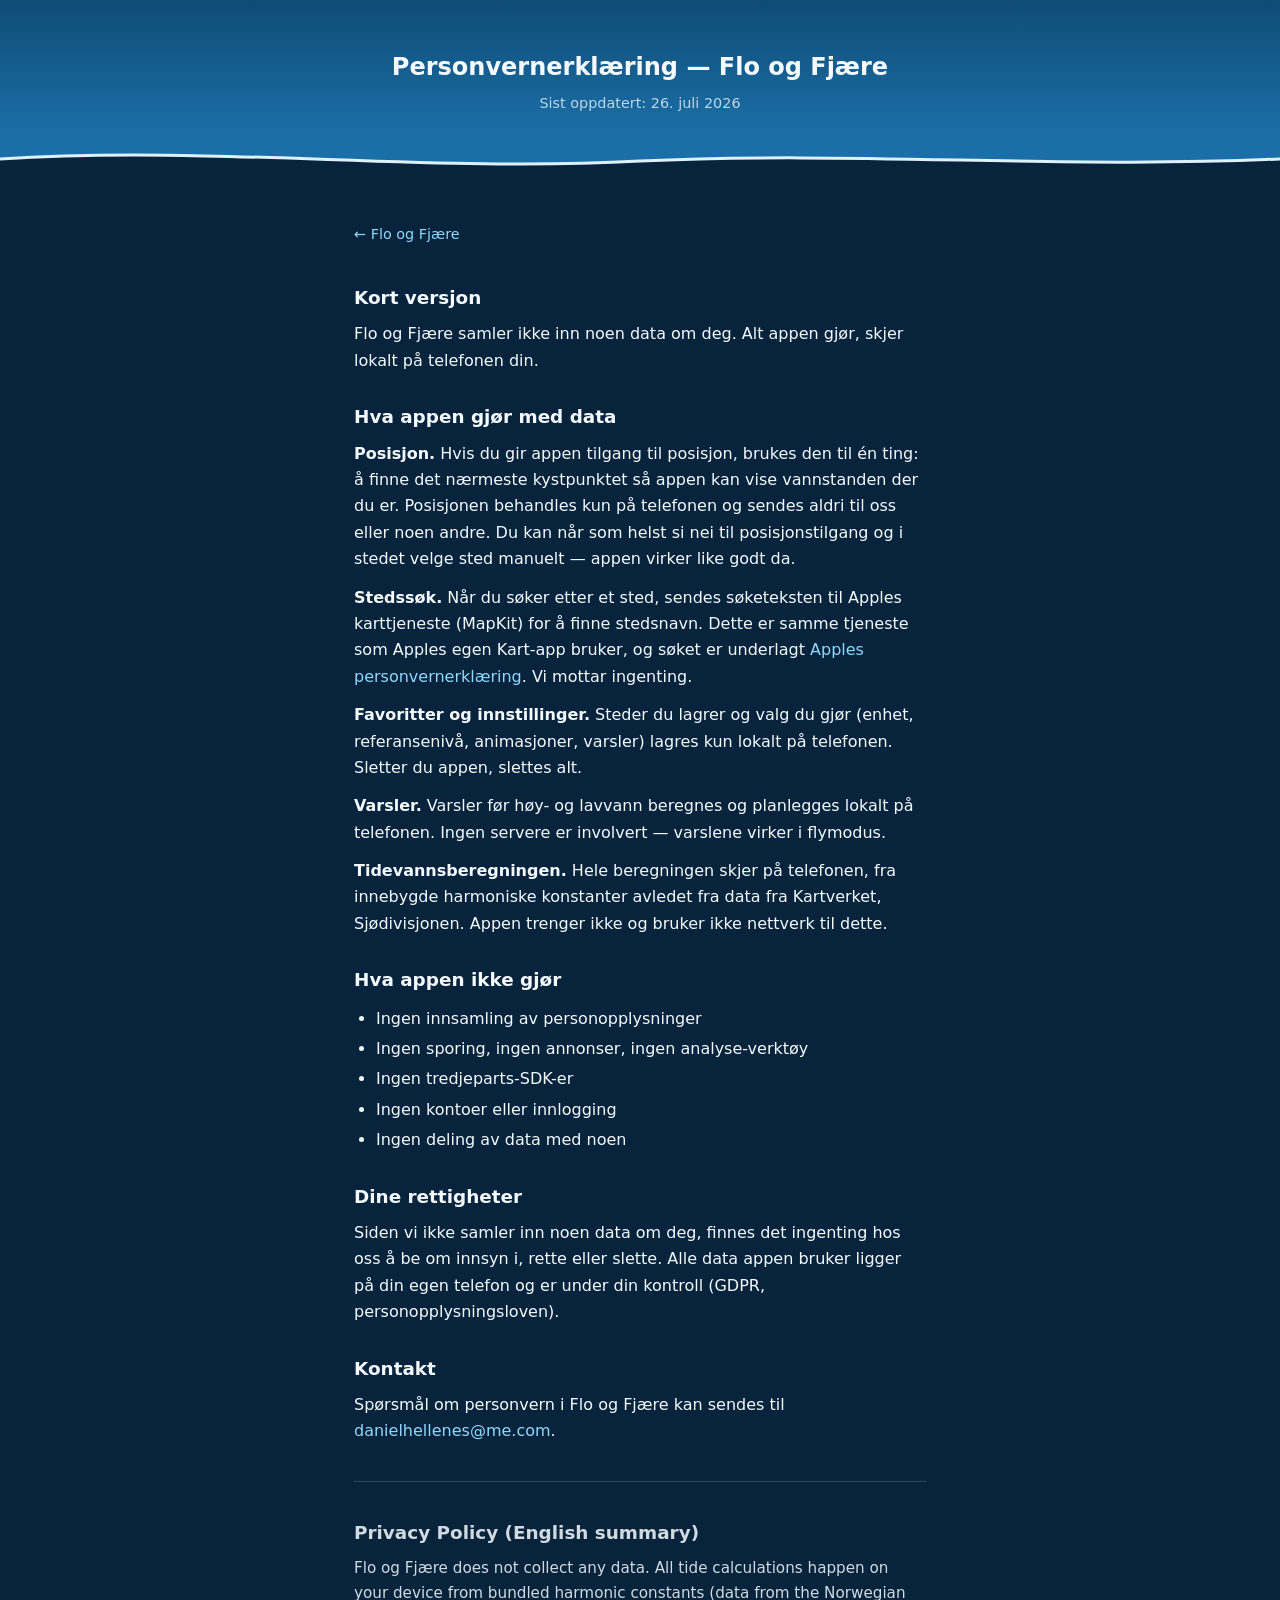
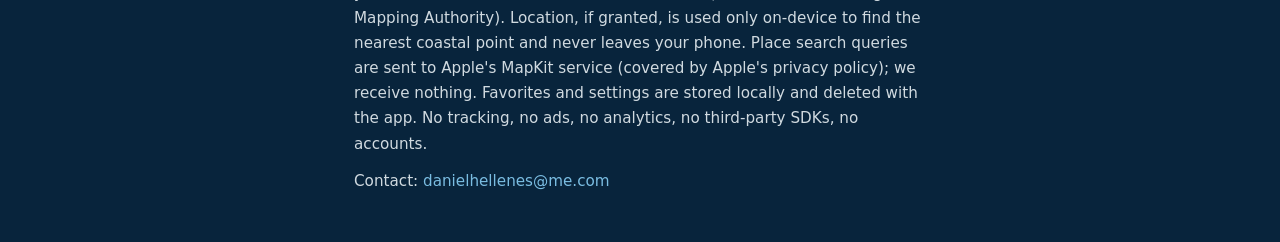
==== personvern/index.html @ 0ed23dc4 "Flo og Fjære – nettside: support og personvern" ====
<!DOCTYPE html>
<html lang="nb">
<head>
<meta charset="utf-8">
<meta name="viewport" content="width=device-width, initial-scale=1">
<title>Personvern — Flo og Fjære</title>
<link rel="icon" href="../ikon.png">
<style>
  * { margin: 0; padding: 0; box-sizing: border-box; }
  body {
    font-family: -apple-system, system-ui, "Segoe UI", Roboto, sans-serif;
    background: #08243C; color: #F4FAFD; line-height: 1.65;
  }
  header {
    background: linear-gradient(#0F4C75, #1B6FA8);
    padding: 48px 24px 20px; text-align: center;
  }
  header h1 { font-size: 1.5rem; font-weight: 700; }
  header p { opacity: .75; font-size: .9rem; margin-top: 4px; }
  .boelge { display: block; width: 100%; height: 50px; }
  .havtopp { background: linear-gradient(#1B6FA8, #1B6FA8); }
  main { max-width: 620px; margin: 0 auto; padding: 36px 24px 48px; }
  h2 { font-size: 1.15rem; margin: 28px 0 8px; }
  p + p { margin-top: 12px; }
  ul { margin: 10px 0 10px 22px; }
  li { margin-top: 4px; }
  a { color: #8FD8FF; text-decoration: none; }
  a:hover { text-decoration: underline; }
  .tilbake { display: inline-block; margin-bottom: 8px; font-size: .9rem; }
  hr { border: none; border-top: 1px solid rgba(244,250,253,.15); margin: 36px 0; }
  .en { opacity: .85; font-size: .95rem; }
</style>
</head>
<body>
<header>
  <h1>Personvernerklæring — Flo og Fjære</h1>
  <p>Sist oppdatert: 26. juli 2026</p>
</header>
<svg class="boelge" viewBox="0 0 1200 50" preserveAspectRatio="none" aria-hidden="true" style="background:#1B6FA8">
  <path d="M0,24 C200,10 400,38 600,26 C800,16 1000,34 1200,24 L1200,50 L0,50 Z" fill="#08243C"/>
  <path d="M0,24 C200,10 400,38 600,26 C800,16 1000,34 1200,24" fill="none" stroke="#DDF1FA" stroke-width="3" stroke-linecap="round"/>
</svg>
<main>
  <a class="tilbake" href="../">← Flo og Fjære</a>

  <h2>Kort versjon</h2>
  <p>Flo og Fjære samler ikke inn noen data om deg. Alt appen gjør,
  skjer lokalt på telefonen din.</p>

  <h2>Hva appen gjør med data</h2>
  <p><strong>Posisjon.</strong> Hvis du gir appen tilgang til posisjon,
  brukes den til én ting: å finne det nærmeste kystpunktet så appen kan
  vise vannstanden der du er. Posisjonen behandles kun på telefonen og
  sendes aldri til oss eller noen andre. Du kan når som helst si nei
  til posisjonstilgang og i stedet velge sted manuelt — appen virker
  like godt da.</p>
  <p><strong>Stedssøk.</strong> Når du søker etter et sted, sendes
  søketeksten til Apples karttjeneste (MapKit) for å finne stedsnavn.
  Dette er samme tjeneste som Apples egen Kart-app bruker, og søket er
  underlagt <a href="https://www.apple.com/legal/privacy/">Apples
  personvernerklæring</a>. Vi mottar ingenting.</p>
  <p><strong>Favoritter og innstillinger.</strong> Steder du lagrer og
  valg du gjør (enhet, referansenivå, animasjoner, varsler) lagres kun
  lokalt på telefonen. Sletter du appen, slettes alt.</p>
  <p><strong>Varsler.</strong> Varsler før høy- og lavvann beregnes og
  planlegges lokalt på telefonen. Ingen servere er involvert — varslene
  virker i flymodus.</p>
  <p><strong>Tidevannsberegningen.</strong> Hele beregningen skjer på
  telefonen, fra innebygde harmoniske konstanter avledet fra data fra
  Kartverket, Sjødivisjonen. Appen trenger ikke og bruker ikke nettverk
  til dette.</p>

  <h2>Hva appen ikke gjør</h2>
  <ul>
    <li>Ingen innsamling av personopplysninger</li>
    <li>Ingen sporing, ingen annonser, ingen analyse-verktøy</li>
    <li>Ingen tredjeparts-SDK-er</li>
    <li>Ingen kontoer eller innlogging</li>
    <li>Ingen deling av data med noen</li>
  </ul>

  <h2>Dine rettigheter</h2>
  <p>Siden vi ikke samler inn noen data om deg, finnes det ingenting
  hos oss å be om innsyn i, rette eller slette. Alle data appen bruker
  ligger på din egen telefon og er under din kontroll (GDPR,
  personopplysningsloven).</p>

  <h2>Kontakt</h2>
  <p>Spørsmål om personvern i Flo og Fjære kan sendes til
  <a href="mailto:danielhellenes@me.com">danielhellenes@me.com</a>.</p>

  <hr>

  <div class="en">
    <h2>Privacy Policy (English summary)</h2>
    <p>Flo og Fjære does not collect any data. All tide calculations
    happen on your device from bundled harmonic constants (data from
    the Norwegian Mapping Authority). Location, if granted, is used
    only on-device to find the nearest coastal point and never leaves
    your phone. Place search queries are sent to Apple's MapKit service
    (covered by Apple's privacy policy); we receive nothing. Favorites
    and settings are stored locally and deleted with the app. No
    tracking, no ads, no analytics, no third-party SDKs, no accounts.</p>
    <p>Contact: <a href="mailto:danielhellenes@me.com">danielhellenes@me.com</a></p>
  </div>
</main>
</body>
</html>
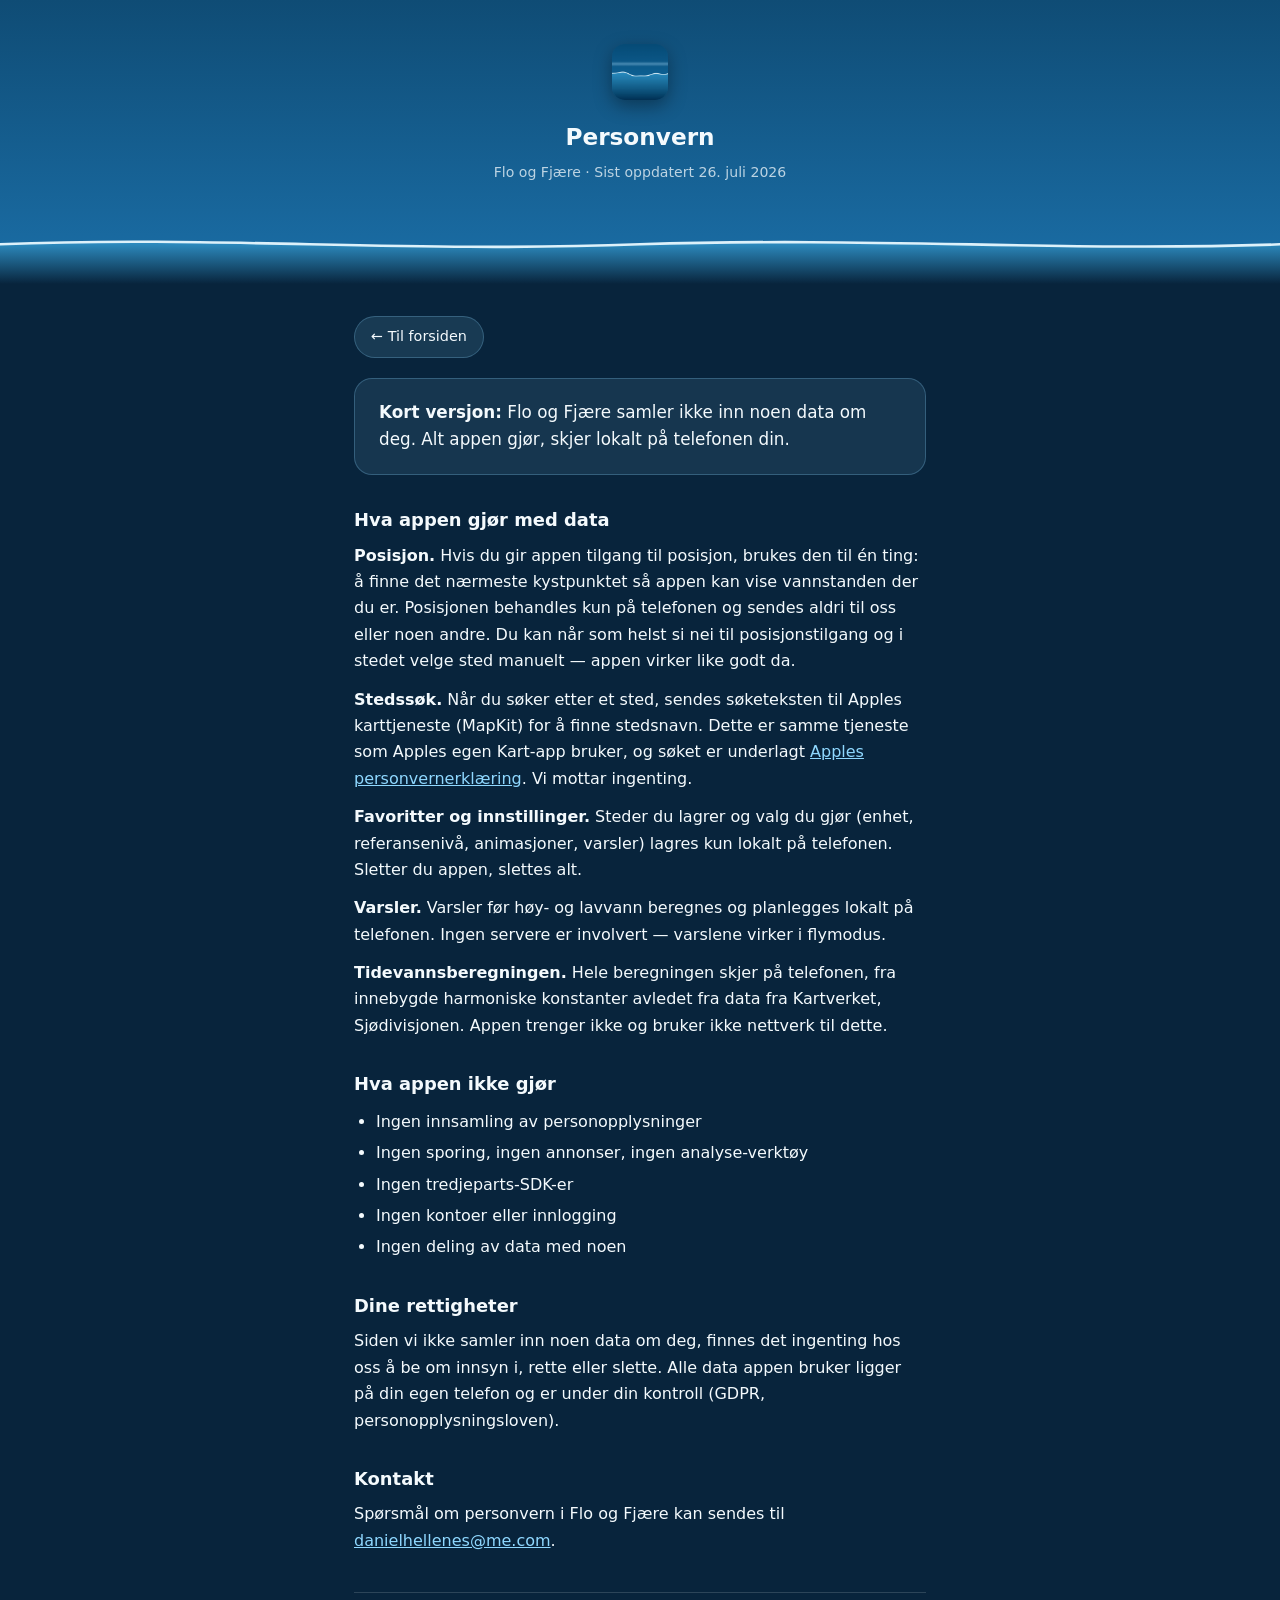
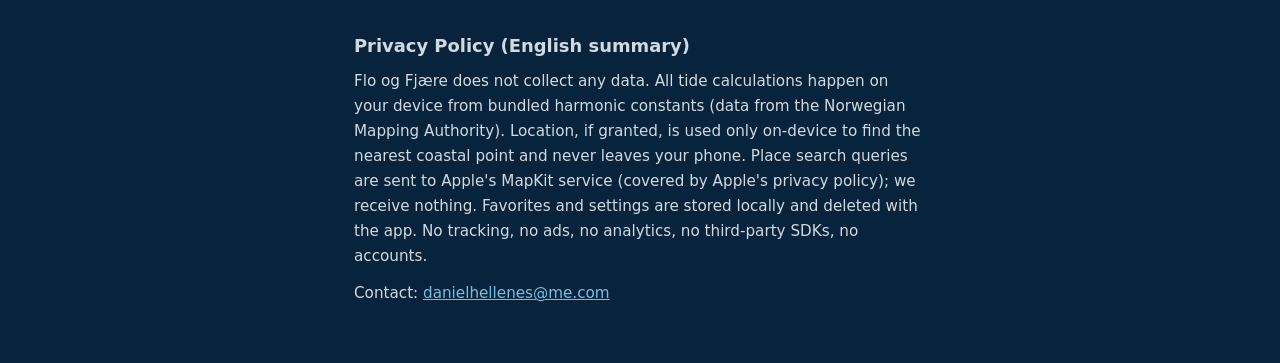
==== commit 796cbd31: "Nytt design: levende sjø i heroen, funksjonskort, sømløse bølgeloops" ====
--- a/personvern/index.html
+++ b/personvern/index.html
@@ -7,45 +7,89 @@
 <link rel="icon" href="../ikon.png">
 <style>
   * { margin: 0; padding: 0; box-sizing: border-box; }
+  :root {
+    --sky-top: #0F4C75; --sky-bottom: #1B6FA8;
+    --crest: #DDF1FA; --accent: #8FD8FF;
+    --text: #F4FAFD; --deep: #08243C;
+  }
   body {
     font-family: -apple-system, system-ui, "Segoe UI", Roboto, sans-serif;
-    background: #08243C; color: #F4FAFD; line-height: 1.65;
+    background: var(--deep); color: var(--text); line-height: 1.65;
   }
-  header {
-    background: linear-gradient(#0F4C75, #1B6FA8);
-    padding: 48px 24px 20px; text-align: center;
+  .hero {
+    position: relative; overflow: hidden; min-height: 240px;
+    background: linear-gradient(var(--sky-top), var(--sky-bottom));
+    text-align: center;
   }
-  header h1 { font-size: 1.5rem; font-weight: 700; }
-  header p { opacity: .75; font-size: .9rem; margin-top: 4px; }
-  .boelge { display: block; width: 100%; height: 50px; }
-  .havtopp { background: linear-gradient(#1B6FA8, #1B6FA8); }
-  main { max-width: 620px; margin: 0 auto; padding: 36px 24px 48px; }
-  h2 { font-size: 1.15rem; margin: 28px 0 8px; }
+  .hero-innhold { position: relative; z-index: 2; padding: 44px 24px 100px; }
+  .hero img { width: 56px; height: 56px; border-radius: 13px;
+              box-shadow: 0 6px 18px rgba(0,0,0,.35); }
+  h1 { font-size: 1.45rem; font-weight: 800; margin-top: 10px; }
+  .dato { opacity: .75; font-size: .88rem; margin-top: 4px; }
+  .sjo { position: absolute; left: 0; right: 0; bottom: 0; height: 64px;
+         z-index: 1; overflow: hidden; }
+  .sjo svg { position: absolute; bottom: 0; left: 0; width: 200%;
+             height: 100%; display: block;
+             animation: driv 18s linear infinite; }
+  @keyframes driv { from { transform: translateX(0); }
+                    to { transform: translateX(-50%); } }
+  @media (prefers-reduced-motion: reduce) { .sjo svg { animation: none; } }
+
+  main { max-width: 620px; margin: 0 auto; padding: 32px 24px 56px; }
+  .tilbake {
+    display: inline-block; margin-bottom: 20px; padding: 8px 16px;
+    border-radius: 999px; font-size: .9rem; text-decoration: none;
+    color: var(--text); background: rgba(143,216,255,.12);
+    border: 1px solid rgba(143,216,255,.25);
+  }
+  .kortversjon {
+    padding: 20px 24px; border-radius: 18px; font-size: 1.05rem;
+    background: rgba(143,216,255,.10);
+    border: 1px solid rgba(143,216,255,.25);
+  }
+  h2 { font-size: 1.12rem; margin: 30px 0 8px; }
   p + p { margin-top: 12px; }
   ul { margin: 10px 0 10px 22px; }
-  li { margin-top: 4px; }
-  a { color: #8FD8FF; text-decoration: none; }
-  a:hover { text-decoration: underline; }
-  .tilbake { display: inline-block; margin-bottom: 8px; font-size: .9rem; }
-  hr { border: none; border-top: 1px solid rgba(244,250,253,.15); margin: 36px 0; }
+  li { margin-top: 5px; }
+  a { color: var(--accent); }
+  hr { border: none; border-top: 1px solid rgba(244,250,253,.15); margin: 38px 0; }
   .en { opacity: .85; font-size: .95rem; }
+  .en h2 { margin-top: 0; }
 </style>
 </head>
 <body>
-<header>
-  <h1>Personvernerklæring — Flo og Fjære</h1>
-  <p>Sist oppdatert: 26. juli 2026</p>
+
+<header class="hero">
+  <div class="hero-innhold">
+    <a href="../"><img src="../ikon.png" alt="Flo og Fjære-ikonet"></a>
+    <h1>Personvern</h1>
+    <p class="dato">Flo og Fjære · Sist oppdatert 26. juli 2026</p>
+  </div>
+  <div class="sjo" aria-hidden="true">
+    <svg viewBox="0 0 2400 100" preserveAspectRatio="none">
+      <defs>
+        <linearGradient id="vann" x1="0" y1="0" x2="0" y2="1">
+          <stop offset="0" stop-color="#2E8FC4"/>
+          <stop offset="1" stop-color="#08243C"/>
+        </linearGradient>
+      </defs>
+      <path d="M0,38 C200,24 380,52 600,38 C820,26 1000,50 1200,38
+               C1400,24 1580,52 1800,38 C2020,26 2200,50 2400,38
+               L2400,100 L0,100 Z" fill="url(#vann)"/>
+      <path d="M0,38 C200,24 380,52 600,38 C820,26 1000,50 1200,38
+               C1400,24 1580,52 1800,38 C2020,26 2200,50 2400,38"
+            fill="none" stroke="#DDF1FA" stroke-width="4" stroke-linecap="round"/>
+    </svg>
+  </div>
 </header>
-<svg class="boelge" viewBox="0 0 1200 50" preserveAspectRatio="none" aria-hidden="true" style="background:#1B6FA8">
-  <path d="M0,24 C200,10 400,38 600,26 C800,16 1000,34 1200,24 L1200,50 L0,50 Z" fill="#08243C"/>
-  <path d="M0,24 C200,10 400,38 600,26 C800,16 1000,34 1200,24" fill="none" stroke="#DDF1FA" stroke-width="3" stroke-linecap="round"/>
-</svg>
+
 <main>
-  <a class="tilbake" href="../">← Flo og Fjære</a>
+  <a class="tilbake" href="../">← Til forsiden</a>
 
-  <h2>Kort versjon</h2>
-  <p>Flo og Fjære samler ikke inn noen data om deg. Alt appen gjør,
-  skjer lokalt på telefonen din.</p>
+  <div class="kortversjon">
+    <strong>Kort versjon:</strong> Flo og Fjære samler ikke inn noen
+    data om deg. Alt appen gjør, skjer lokalt på telefonen din.
+  </div>
 
   <h2>Hva appen gjør med data</h2>
   <p><strong>Posisjon.</strong> Hvis du gir appen tilgang til posisjon,
@@ -104,5 +148,6 @@
     <p>Contact: <a href="mailto:danielhellenes@me.com">danielhellenes@me.com</a></p>
   </div>
 </main>
+
 </body>
 </html>
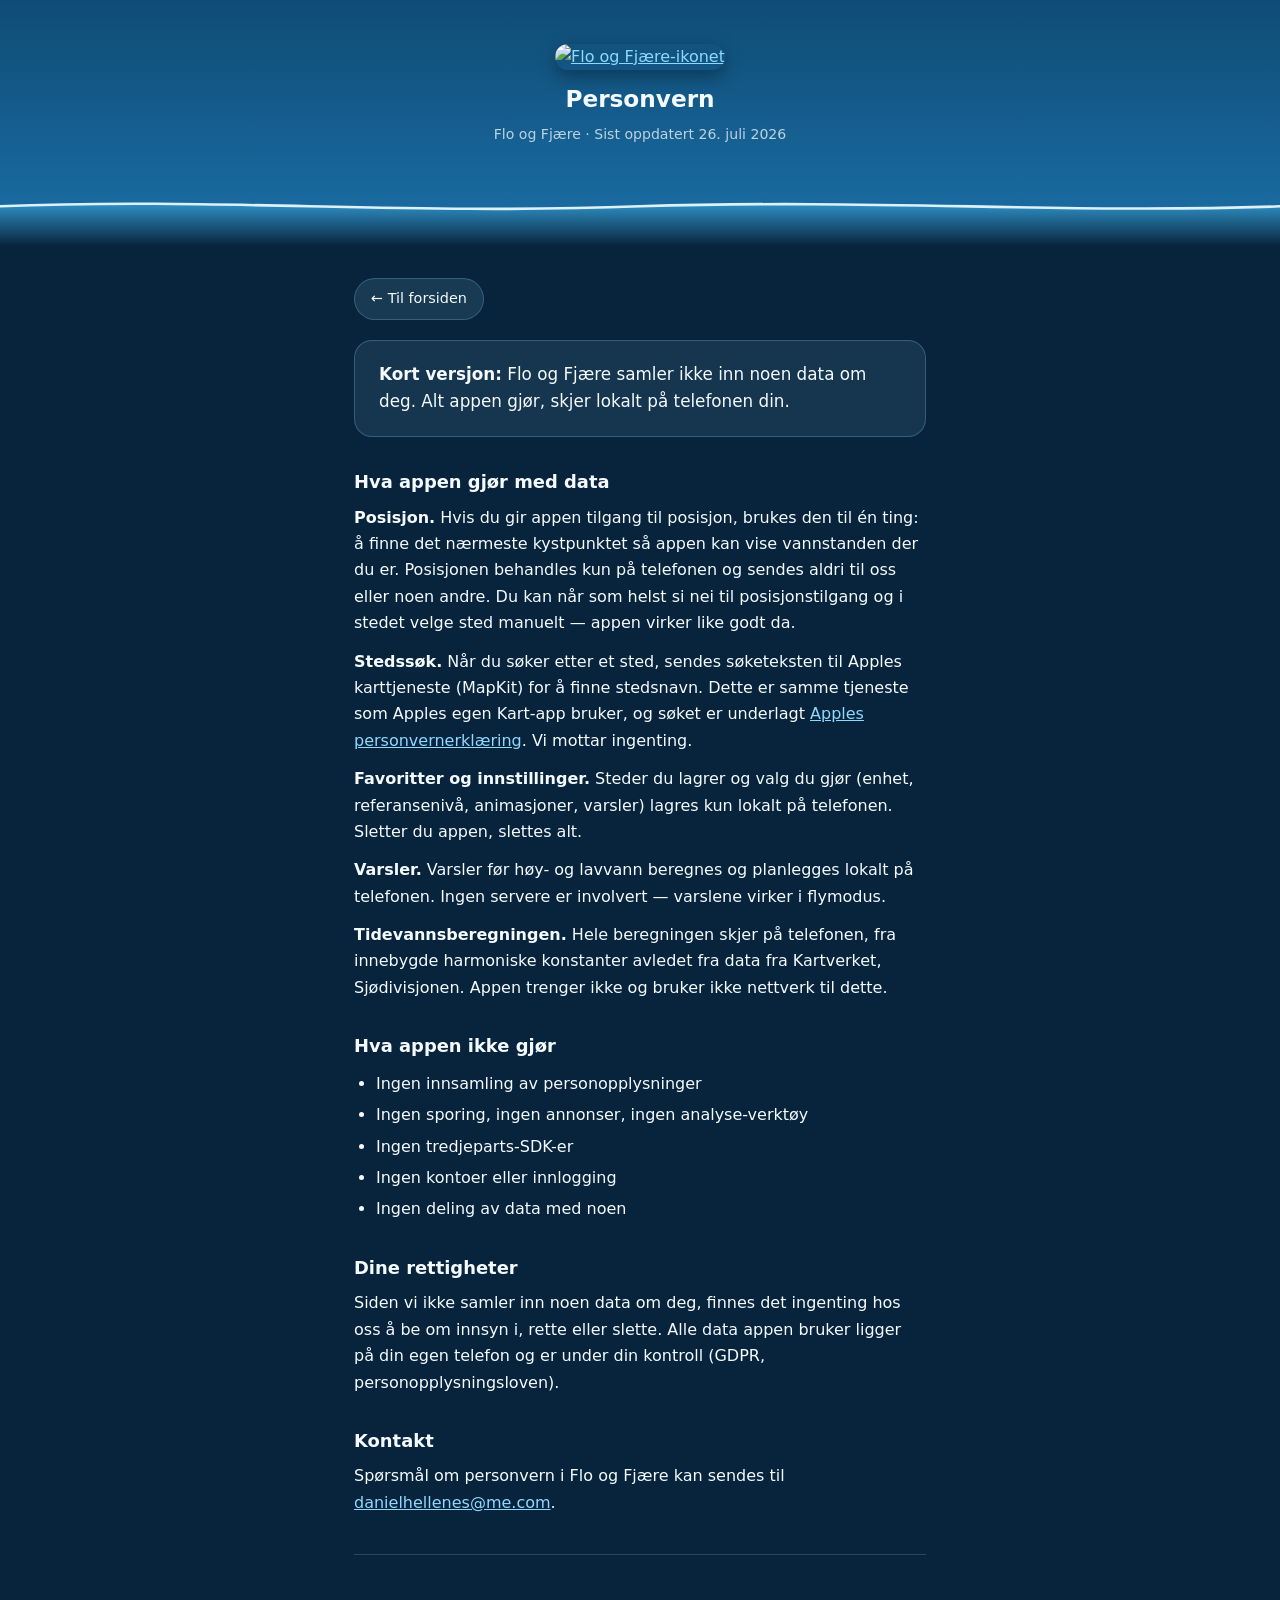
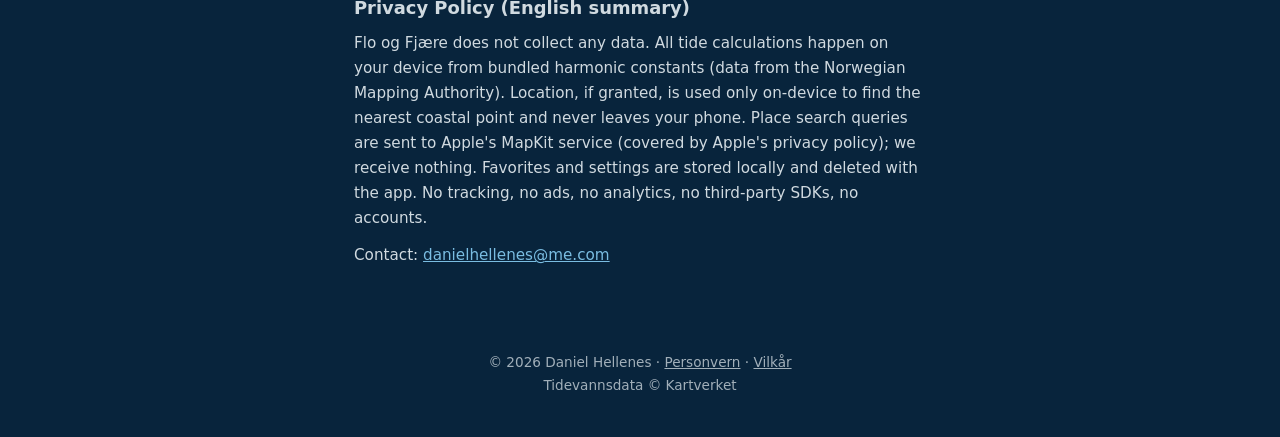
==== commit bb507d5b: "Vilkårssiden opp, forsiden utvidet, teknisk opprydding Ny side /vilkar/ (Daniels tekst ordrett, sist" ====
--- a/personvern/index.html
+++ b/personvern/index.html
@@ -4,7 +4,13 @@
 <meta charset="utf-8">
 <meta name="viewport" content="width=device-width, initial-scale=1">
 <title>Personvern — Flo og Fjære</title>
-<link rel="icon" href="../ikon.png">
+<meta name="description" content="Flo og Fjære samler ikke inn noen data. Alt beregnes lokalt på telefonen — personvernerklæringen for appen.">
+<meta property="og:title" content="Personvern — Flo og Fjære">
+<meta property="og:description" content="Flo og Fjære samler ikke inn noen data. Alt beregnes lokalt på telefonen — personvernerklæringen for appen.">
+<meta property="og:image" content="https://villholth.github.io/floogfjare/og-bilde.png">
+<meta property="og:url" content="https://villholth.github.io/floogfjare/personvern/">
+<link rel="icon" href="/floogfjare/ikon.png">
+<link rel="apple-touch-icon" href="/floogfjare/ikon.png">
 <style>
   * { margin: 0; padding: 0; box-sizing: border-box; }
   :root {
@@ -55,13 +61,18 @@
   hr { border: none; border-top: 1px solid rgba(244,250,253,.15); margin: 38px 0; }
   .en { opacity: .85; font-size: .95rem; }
   .en h2 { margin-top: 0; }
+  footer {
+    text-align: center; padding: 26px 24px 40px; font-size: .85rem;
+    opacity: .65; line-height: 1.7;
+  }
+  footer a { color: inherit; }
 </style>
 </head>
 <body>
 
 <header class="hero">
   <div class="hero-innhold">
-    <a href="../"><img src="../ikon.png" alt="Flo og Fjære-ikonet"></a>
+    <a href="/floogfjare/"><img src="/floogfjare/ikon.png" alt="Flo og Fjære-ikonet"></a>
     <h1>Personvern</h1>
     <p class="dato">Flo og Fjære · Sist oppdatert 26. juli 2026</p>
   </div>
@@ -84,7 +95,7 @@
 </header>
 
 <main>
-  <a class="tilbake" href="../">← Til forsiden</a>
+  <a class="tilbake" href="/floogfjare/">← Til forsiden</a>
 
   <div class="kortversjon">
     <strong>Kort versjon:</strong> Flo og Fjære samler ikke inn noen
@@ -149,5 +160,10 @@
   </div>
 </main>
 
+<footer>
+  © 2026 Daniel Hellenes · <a href="/floogfjare/personvern/">Personvern</a> · <a href="/floogfjare/vilkar/">Vilkår</a><br>
+  Tidevannsdata © Kartverket
+</footer>
+
 </body>
 </html>
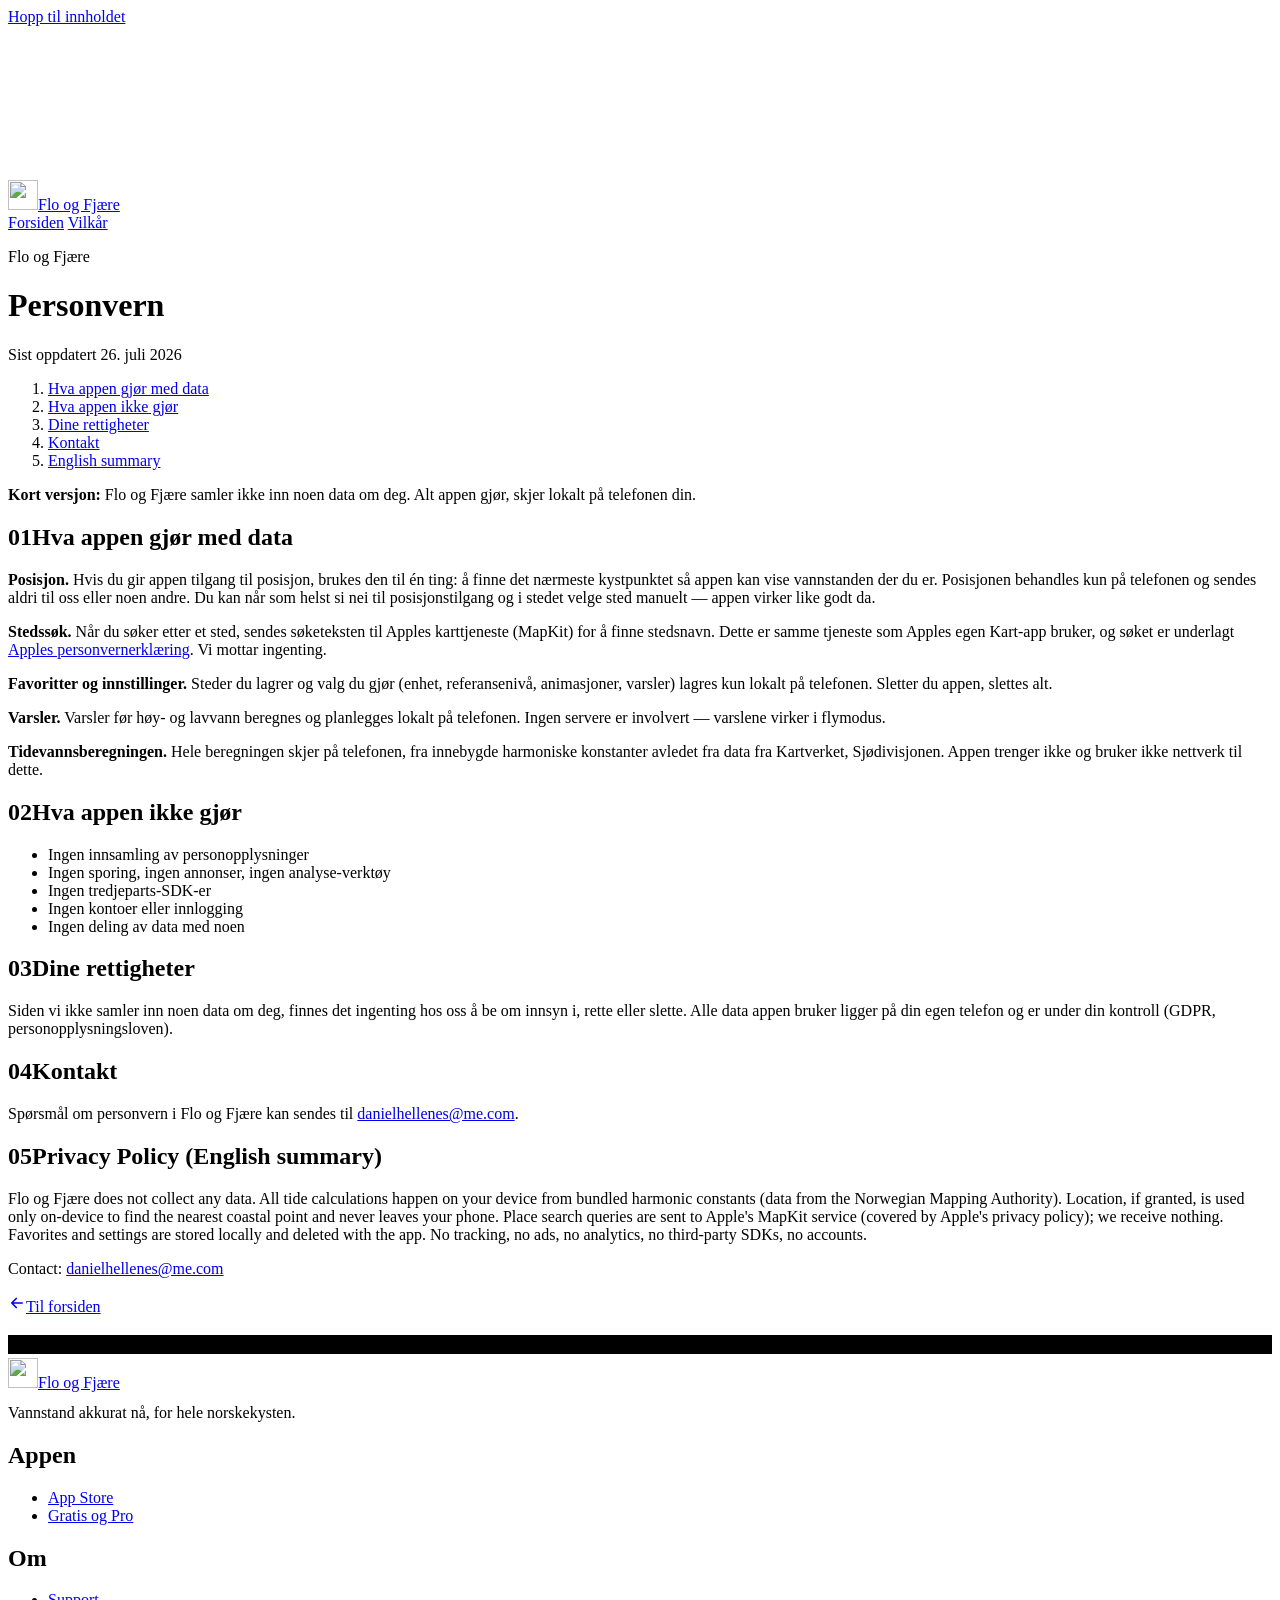
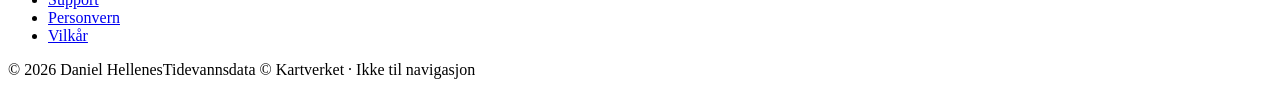
==== commit e2c508c9: "Ny forside, vilkår og personvern: levende sjø, kystkart og felles uttrykk Felles motor (sjo.js) med " ====
--- a/personvern/index.html
+++ b/personvern/index.html
@@ -2,168 +2,121 @@
 <html lang="nb">
 <head>
 <meta charset="utf-8">
-<meta name="viewport" content="width=device-width, initial-scale=1">
+<meta name="viewport" content="width=device-width, initial-scale=1, viewport-fit=cover">
 <title>Personvern — Flo og Fjære</title>
 <meta name="description" content="Flo og Fjære samler ikke inn noen data. Alt beregnes lokalt på telefonen — personvernerklæringen for appen.">
 <meta property="og:title" content="Personvern — Flo og Fjære">
 <meta property="og:description" content="Flo og Fjære samler ikke inn noen data. Alt beregnes lokalt på telefonen — personvernerklæringen for appen.">
 <meta property="og:image" content="https://villholth.github.io/floogfjare/og-bilde.png">
 <meta property="og:url" content="https://villholth.github.io/floogfjare/personvern/">
+<meta name="apple-itunes-app" content="app-id=6794909612">
+<meta name="theme-color" content="#08243C">
 <link rel="icon" href="/floogfjare/ikon.png">
 <link rel="apple-touch-icon" href="/floogfjare/ikon.png">
-<style>
-  * { margin: 0; padding: 0; box-sizing: border-box; }
-  :root {
-    --sky-top: #0F4C75; --sky-bottom: #1B6FA8;
-    --crest: #DDF1FA; --accent: #8FD8FF;
-    --text: #F4FAFD; --deep: #08243C;
-  }
-  body {
-    font-family: -apple-system, system-ui, "Segoe UI", Roboto, sans-serif;
-    background: var(--deep); color: var(--text); line-height: 1.65;
-  }
-  .hero {
-    position: relative; overflow: hidden; min-height: 240px;
-    background: linear-gradient(var(--sky-top), var(--sky-bottom));
-    text-align: center;
-  }
-  .hero-innhold { position: relative; z-index: 2; padding: 44px 24px 100px; }
-  .hero img { width: 56px; height: 56px; border-radius: 13px;
-              box-shadow: 0 6px 18px rgba(0,0,0,.35); }
-  h1 { font-size: 1.45rem; font-weight: 800; margin-top: 10px; }
-  .dato { opacity: .75; font-size: .88rem; margin-top: 4px; }
-  .sjo { position: absolute; left: 0; right: 0; bottom: 0; height: 64px;
-         z-index: 1; overflow: hidden; }
-  .sjo svg { position: absolute; bottom: 0; left: 0; width: 200%;
-             height: 100%; display: block;
-             animation: driv 18s linear infinite; }
-  @keyframes driv { from { transform: translateX(0); }
-                    to { transform: translateX(-50%); } }
-  @media (prefers-reduced-motion: reduce) { .sjo svg { animation: none; } }
-
-  main { max-width: 620px; margin: 0 auto; padding: 32px 24px 56px; }
-  .tilbake {
-    display: inline-block; margin-bottom: 20px; padding: 8px 16px;
-    border-radius: 999px; font-size: .9rem; text-decoration: none;
-    color: var(--text); background: rgba(143,216,255,.12);
-    border: 1px solid rgba(143,216,255,.25);
-  }
-  .kortversjon {
-    padding: 20px 24px; border-radius: 18px; font-size: 1.05rem;
-    background: rgba(143,216,255,.10);
-    border: 1px solid rgba(143,216,255,.25);
-  }
-  h2 { font-size: 1.12rem; margin: 30px 0 8px; }
-  p + p { margin-top: 12px; }
-  ul { margin: 10px 0 10px 22px; }
-  li { margin-top: 5px; }
-  a { color: var(--accent); }
-  hr { border: none; border-top: 1px solid rgba(244,250,253,.15); margin: 38px 0; }
-  .en { opacity: .85; font-size: .95rem; }
-  .en h2 { margin-top: 0; }
-  footer {
-    text-align: center; padding: 26px 24px 40px; font-size: .85rem;
-    opacity: .65; line-height: 1.7;
-  }
-  footer a { color: inherit; }
-</style>
+<link rel="stylesheet" href="/floogfjare/felles.css">
 </head>
 <body>
+<a class="hopp" href="#innhold">Hopp til innholdet</a>
 
-<header class="hero">
-  <div class="hero-innhold">
-    <a href="/floogfjare/"><img src="/floogfjare/ikon.png" alt="Flo og Fjære-ikonet"></a>
+<header class="side-hode">
+  <canvas aria-hidden="true"></canvas>
+  <div class="topp">
+    <a class="merke" href="/floogfjare/"><img src="/floogfjare/ikon.png" alt="" width="30" height="30">Flo og Fjære</a>
+    <nav aria-label="Snarveier">
+      <a class="kan-skjules" href="/floogfjare/">Forsiden</a>
+      <a href="/floogfjare/vilkar/">Vilkår</a>
+    </nav>
+  </div>
+  <div class="bredde">
+    <p class="overline">Flo og Fjære</p>
     <h1>Personvern</h1>
-    <p class="dato">Flo og Fjære · Sist oppdatert 26. juli 2026</p>
-  </div>
-  <div class="sjo" aria-hidden="true">
-    <svg viewBox="0 0 2400 100" preserveAspectRatio="none">
-      <defs>
-        <linearGradient id="vann" x1="0" y1="0" x2="0" y2="1">
-          <stop offset="0" stop-color="#2E8FC4"/>
-          <stop offset="1" stop-color="#08243C"/>
-        </linearGradient>
-      </defs>
-      <path d="M0,38 C200,24 380,52 600,38 C820,26 1000,50 1200,38
-               C1400,24 1580,52 1800,38 C2020,26 2200,50 2400,38
-               L2400,100 L0,100 Z" fill="url(#vann)"/>
-      <path d="M0,38 C200,24 380,52 600,38 C820,26 1000,50 1200,38
-               C1400,24 1580,52 1800,38 C2020,26 2200,50 2400,38"
-            fill="none" stroke="#DDF1FA" stroke-width="4" stroke-linecap="round"/>
-    </svg>
+    <p class="dato">Sist oppdatert 26. juli 2026</p>
   </div>
 </header>
 
-<main>
-  <a class="tilbake" href="/floogfjare/">← Til forsiden</a>
+<main id="innhold" class="bredde juss">
+  <aside class="innhold-liste" aria-label="Innhold">
+    <nav>
+      <ol>
+        <li><a href="#data">Hva appen gjør med data</a></li>
+        <li><a href="#ikke">Hva appen ikke gjør</a></li>
+        <li><a href="#rettigheter">Dine rettigheter</a></li>
+        <li><a href="#kontakt">Kontakt</a></li>
+        <li><a href="#english">English summary</a></li>
+      </ol>
+    </nav>
+  </aside>
 
-  <div class="kortversjon">
-    <strong>Kort versjon:</strong> Flo og Fjære samler ikke inn noen
-    data om deg. Alt appen gjør, skjer lokalt på telefonen din.
-  </div>
+  <article class="tekst">
+    <p class="kort"><strong>Kort versjon:</strong> Flo og Fjære samler ikke inn noen data om deg. Alt appen gjør, skjer lokalt på telefonen din.</p>
 
-  <h2>Hva appen gjør med data</h2>
-  <p><strong>Posisjon.</strong> Hvis du gir appen tilgang til posisjon,
-  brukes den til én ting: å finne det nærmeste kystpunktet så appen kan
-  vise vannstanden der du er. Posisjonen behandles kun på telefonen og
-  sendes aldri til oss eller noen andre. Du kan når som helst si nei
-  til posisjonstilgang og i stedet velge sted manuelt — appen virker
-  like godt da.</p>
-  <p><strong>Stedssøk.</strong> Når du søker etter et sted, sendes
-  søketeksten til Apples karttjeneste (MapKit) for å finne stedsnavn.
-  Dette er samme tjeneste som Apples egen Kart-app bruker, og søket er
-  underlagt <a href="https://www.apple.com/legal/privacy/">Apples
-  personvernerklæring</a>. Vi mottar ingenting.</p>
-  <p><strong>Favoritter og innstillinger.</strong> Steder du lagrer og
-  valg du gjør (enhet, referansenivå, animasjoner, varsler) lagres kun
-  lokalt på telefonen. Sletter du appen, slettes alt.</p>
-  <p><strong>Varsler.</strong> Varsler før høy- og lavvann beregnes og
-  planlegges lokalt på telefonen. Ingen servere er involvert — varslene
-  virker i flymodus.</p>
-  <p><strong>Tidevannsberegningen.</strong> Hele beregningen skjer på
-  telefonen, fra innebygde harmoniske konstanter avledet fra data fra
-  Kartverket, Sjødivisjonen. Appen trenger ikke og bruker ikke nettverk
-  til dette.</p>
+    <section id="data" aria-labelledby="h-data">
+      <h2 id="h-data"><span class="nr">01</span>Hva appen gjør med data</h2>
+      <p><strong>Posisjon.</strong> Hvis du gir appen tilgang til posisjon, brukes den til én ting: å finne det nærmeste kystpunktet så appen kan vise vannstanden der du er. Posisjonen behandles kun på telefonen og sendes aldri til oss eller noen andre. Du kan når som helst si nei til posisjonstilgang og i stedet velge sted manuelt — appen virker like godt da.</p>
+      <p><strong>Stedssøk.</strong> Når du søker etter et sted, sendes søketeksten til Apples karttjeneste (MapKit) for å finne stedsnavn. Dette er samme tjeneste som Apples egen Kart-app bruker, og søket er underlagt <a href="https://www.apple.com/legal/privacy/">Apples personvernerklæring</a>. Vi mottar ingenting.</p>
+      <p><strong>Favoritter og innstillinger.</strong> Steder du lagrer og valg du gjør (enhet, referansenivå, animasjoner, varsler) lagres kun lokalt på telefonen. Sletter du appen, slettes alt.</p>
+      <p><strong>Varsler.</strong> Varsler før høy- og lavvann beregnes og planlegges lokalt på telefonen. Ingen servere er involvert — varslene virker i flymodus.</p>
+      <p><strong>Tidevannsberegningen.</strong> Hele beregningen skjer på telefonen, fra innebygde harmoniske konstanter avledet fra data fra Kartverket, Sjødivisjonen. Appen trenger ikke og bruker ikke nettverk til dette.</p>
+    </section>
 
-  <h2>Hva appen ikke gjør</h2>
-  <ul>
-    <li>Ingen innsamling av personopplysninger</li>
-    <li>Ingen sporing, ingen annonser, ingen analyse-verktøy</li>
-    <li>Ingen tredjeparts-SDK-er</li>
-    <li>Ingen kontoer eller innlogging</li>
-    <li>Ingen deling av data med noen</li>
-  </ul>
+    <section id="ikke" aria-labelledby="h-ikke">
+      <h2 id="h-ikke"><span class="nr">02</span>Hva appen ikke gjør</h2>
+      <ul>
+        <li>Ingen innsamling av personopplysninger</li>
+        <li>Ingen sporing, ingen annonser, ingen analyse-verktøy</li>
+        <li>Ingen tredjeparts-SDK-er</li>
+        <li>Ingen kontoer eller innlogging</li>
+        <li>Ingen deling av data med noen</li>
+      </ul>
+    </section>
 
-  <h2>Dine rettigheter</h2>
-  <p>Siden vi ikke samler inn noen data om deg, finnes det ingenting
-  hos oss å be om innsyn i, rette eller slette. Alle data appen bruker
-  ligger på din egen telefon og er under din kontroll (GDPR,
-  personopplysningsloven).</p>
+    <section id="rettigheter" aria-labelledby="h-rett">
+      <h2 id="h-rett"><span class="nr">03</span>Dine rettigheter</h2>
+      <p>Siden vi ikke samler inn noen data om deg, finnes det ingenting hos oss å be om innsyn i, rette eller slette. Alle data appen bruker ligger på din egen telefon og er under din kontroll (GDPR, personopplysningsloven).</p>
+    </section>
 
-  <h2>Kontakt</h2>
-  <p>Spørsmål om personvern i Flo og Fjære kan sendes til
-  <a href="mailto:danielhellenes@me.com">danielhellenes@me.com</a>.</p>
+    <section id="kontakt" aria-labelledby="h-kontakt">
+      <h2 id="h-kontakt"><span class="nr">04</span>Kontakt</h2>
+      <p>Spørsmål om personvern i Flo og Fjære kan sendes til <a href="mailto:danielhellenes@me.com">danielhellenes@me.com</a>.</p>
+    </section>
 
-  <hr>
+    <section id="english" class="engelsk" lang="en" aria-labelledby="h-en">
+      <h2 id="h-en"><span class="nr">05</span>Privacy Policy (English summary)</h2>
+      <p>Flo og Fjære does not collect any data. All tide calculations happen on your device from bundled harmonic constants (data from the Norwegian Mapping Authority). Location, if granted, is used only on-device to find the nearest coastal point and never leaves your phone. Place search queries are sent to Apple's MapKit service (covered by Apple's privacy policy); we receive nothing. Favorites and settings are stored locally and deleted with the app. No tracking, no ads, no analytics, no third-party SDKs, no accounts.</p>
+      <p>Contact: <a href="mailto:danielhellenes@me.com">danielhellenes@me.com</a></p>
+    </section>
 
-  <div class="en">
-    <h2>Privacy Policy (English summary)</h2>
-    <p>Flo og Fjære does not collect any data. All tide calculations
-    happen on your device from bundled harmonic constants (data from
-    the Norwegian Mapping Authority). Location, if granted, is used
-    only on-device to find the nearest coastal point and never leaves
-    your phone. Place search queries are sent to Apple's MapKit service
-    (covered by Apple's privacy policy); we receive nothing. Favorites
-    and settings are stored locally and deleted with the app. No
-    tracking, no ads, no analytics, no third-party SDKs, no accounts.</p>
-    <p>Contact: <a href="mailto:danielhellenes@me.com">danielhellenes@me.com</a></p>
-  </div>
+    <a class="tilbake" href="/floogfjare/"><svg width="18" height="18" viewBox="0 0 24 24" fill="none" stroke="currentColor" stroke-width="2.2" stroke-linecap="round" stroke-linejoin="round" aria-hidden="true"><path d="M19 12H5M11 18l-6-6 6-6"/></svg>Til forsiden</a>
+  </article>
 </main>
 
-<footer>
-  © 2026 Daniel Hellenes · <a href="/floogfjare/personvern/">Personvern</a> · <a href="/floogfjare/vilkar/">Vilkår</a><br>
-  Tidevannsdata © Kartverket
+<footer class="bunn">
+  <svg class="bunn-linje" viewBox="0 0 1200 36" preserveAspectRatio="none" aria-hidden="true"><path class="fyll" d="M0 18 L1200 18 L1200 36 L0 36 Z"/><path class="bak" d="M0 16 L1200 16"/><path class="strek" d="M0 18 L1200 18"/></svg>
+  <div class="bredde bunn-innhold">
+    <div>
+      <a class="merke" href="/floogfjare/"><img src="/floogfjare/ikon.png" alt="" width="30" height="30">Flo og Fjære</a>
+      <p style="margin-top:12px">Vannstand akkurat nå, for hele norskekysten.</p>
+    </div>
+    <div>
+      <h2>Appen</h2>
+      <ul>
+        <li><a href="https://apps.apple.com/no/app/id6794909612">App Store</a></li>
+        <li><a href="/floogfjare/#tilbud">Gratis og Pro</a></li>
+      </ul>
+    </div>
+    <div>
+      <h2>Om</h2>
+      <ul>
+        <li><a href="mailto:danielhellenes@me.com">Support</a></li>
+        <li><a href="/floogfjare/personvern/" aria-current="page">Personvern</a></li>
+        <li><a href="/floogfjare/vilkar/">Vilkår</a></li>
+      </ul>
+    </div>
+  </div>
+  <div class="bredde"><div class="smaa"><span>© 2026 Daniel Hellenes</span><span>Tidevannsdata © Kartverket · Ikke til navigasjon</span></div></div>
 </footer>
 
+<script src="/floogfjare/sjo.js"></script>
+<script src="/floogfjare/side.js"></script>
 </body>
 </html>
